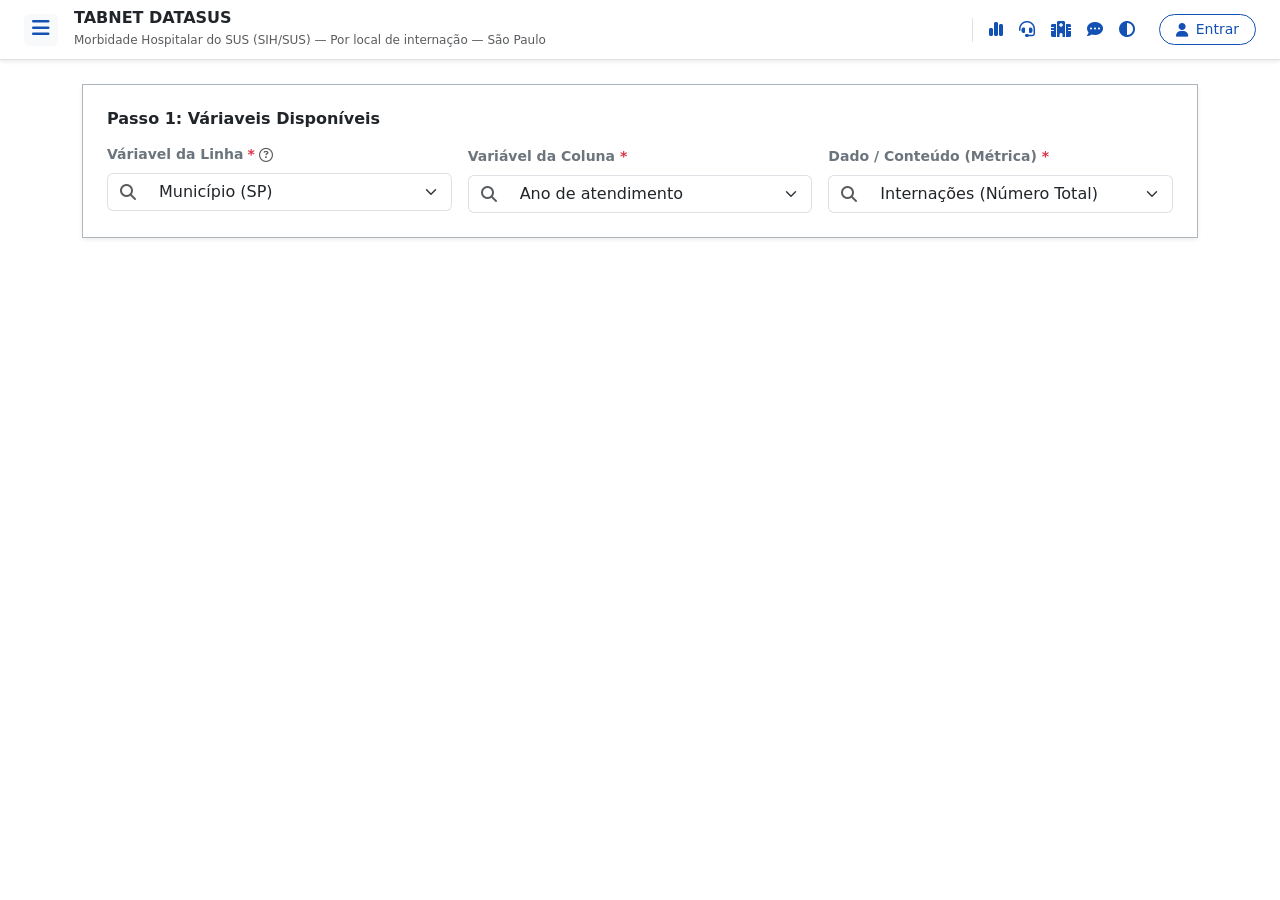
==== 4 - Semestre/TABNET/consulta.html @ 5c1ebfab "feat: adiciona card de query" ====
<!DOCTYPE html>
<html lang="pt-br">
<head>
    <meta charset="UTF-8">
    <meta name="viewport" content="width=device-width, initial-scale=1.0">
    <title>TABNET DATASUS - Filtros e Consulta</title>
    <!-- 1. Bootstrap 5 -->
    <link href="https://cdn.jsdelivr.net/npm/bootstrap@5.3.3/dist/css/bootstrap.min.css" rel="stylesheet">
    <!-- 2. Font Awesome 6 (mesmos ícones da tela de login) -->
    <link rel="stylesheet" href="https://cdnjs.cloudflare.com/ajax/libs/font-awesome/6.5.2/css/all.min.css">
    <!-- 3. Fonte Rawline Oficial -->
    <link rel="stylesheet" href="https://cdngovbr-ds.estaleiro.serpro.gov.br/design-system/fonts/rawline/css/rawline.css">
    <!-- 4. Nosso CSS -->
    <link rel="stylesheet" href="css/style.css">
</head>
<body class="bg-white">

    <!-- NAVBAR SUPERIOR DO DATASUS -->
    <header class="bg-white border-bottom shadow-sm">
        <div class="container-fluid px-4 py-2 d-flex justify-content-between align-items-center">

            <!-- Lado Esquerdo: Botão Menu + Títulos -->
            <div class="d-flex align-items-center gap-3">
                <button class="btn btn-light border-0 px-2 py-1" type="button" aria-label="Abrir Menu">
                    <i class="fa-solid fa-bars fs-5" style="color: #1351B4;"></i>
                </button>
                <div>
                    <h1 class="h6 fw-bold mb-0 text-dark">TABNET DATASUS</h1>
                    <span class="text-muted" style="font-size: 0.75rem;">
                        Morbidade Hospitalar do SUS (SIH/SUS) — Por local de internação — São Paulo
                    </span>
                </div>
            </div>

            <!-- Lado Direito: Links de Acesso, Ícones de Utilidade e Perfil -->
            <div class="d-flex align-items-center gap-3">

                <!-- Ícone de Ação/Suporte -->
                <div class="d-flex align-items-center gap-3 border-start ps-3" style="color: #1351B4;">
                    <a href="#" class="text-decoration-none" title="Estatísticas" style="color: #1351B4;"><i class="fa-solid fa-chart-simple"></i></a>
                    <a href="#" class="text-decoration-none" title="Suporte" style="color: #1351B4;"><i class="fa-solid fa-headset"></i></a>
                    <a href="#" class="text-decoration-none" title="Unidades de Saúde" style="color: #1351B4;"><i class="fa-solid fa-hospital"></i></a>
                    <a href="#" class="text-decoration-none" title="Mensagens" style="color: #1351B4;"><i class="fa-solid fa-comment-dots"></i></a>
                    <a href="#" class="text-decoration-none" title="Alto Contraste" style="color: #1351B4;"><i class="fa-solid fa-circle-half-stroke"></i></a>
                </div>

                <!-- Botão de Login / Perfil -->
                <a href="login-gov.html" class="btn btn-outline-primary btn-sm rounded-pill px-3 ms-2 d-flex align-items-center gap-2"
                   style="color: #1351B4; border-color: #1351B4;">
                    <i class="fa-solid fa-user"></i>
                    <span class="fw-medium">Entrar</span>
                </a>
            </div>

        </div>
    </header>

    <!-- CONTEUDO PRINCIPAL (ÁREA DE CONSULTA) -->
     <main class="container my-4">

        <!-- PASSO 1: VÁRIÁVEIS DISPONÍVEIS -->
        <section class="card border border-dark-subtle rounded-0 p-4 mb-4 bg-white shadow-sm">

            <!-- Título do passo -->
            <h2 class="h6 fw-bold mb-3 text-dark">Passo 1: Váriaveis Disponíveis</h2>

            <!-- Grid de 3 colunas (Linha, Coluna e Métrica) -->
             <div class="row g-3">

                <!-- Coluna 1: Linha -->
                 <div class="col-12 col-md-4">
                    <label for="varLinha" class="form-label small fw-semibold text-secondary d-flex align-items-center gap-1">
                        Váriavel da Linha <span class="text-danger">*</span>
                        <i class="fa-regular fa-circle-question text-muted" title="Define o que aparecerá nas linhas da tabela"></i>
                    </label>
                    <div class="input-group">
                        <span class="input-group-text bg-white border-end-0 text-muted">
                            <i class="fa-solid fa-magnifying-glass"></i>
                        </span>
                        <select class="form-select border-start-0" id="varLinha">
                            <option selected>Município (SP)</option>
                            <option value="1">Região de Saúde (CIR)</option>
                            <option value="2">Macrorregião de Saúde</option>
                            <option value="3">Faixa Etária</option>
                            <option value="4">Sexo</option>
                        </select>
                    </div>
                 </div>
                
                 <!-- Coluna 2: Coluna -->
                 <div class="col-12 col-md-4">
                    <label for="varColuna" class="form-label small fw-semibold text-secondary">
                        Variável da Coluna <span class="text-danger">*</span>
                    </label>
                    <div class="input-group">
                        <span class="input-group-text bg-white border-end-0 text-muted">
                            <i class="fa-solid fa-magnifying-glass"></i>
                        </span>
                        <select class="form-select border-start-0" id="varColuna">
                            <option selected>Ano de atendimento</option>
                            <option value="1">Mês de atendimento</option>
                            <option value="2">Faixa Etária</option>
                            <option value="3">Sexo</option>
                            <option value="4">Não ativa</option>
                        </select>
                    </div>
                 </div>
                 
                 <!-- Coluna 3: Métrica / Dado -->
                <div class="col-12 col-md-4">
                    <label for="varMetrica" class="form-label small fw-semibold text-secondary">
                        Dado / Conteúdo (Métrica) <span class="text-danger">*</span>
                    </label>
                    <div class="input-group">
                        <span class="input-group-text bg-white border-end-0 text-muted">
                            <i class="fa-solid fa-magnifying-glass"></i>
                        </span>
                        <select class="form-select border-start-0" id="varMetrica">
                            <option selected>Internações (Número Total)</option>
                            <option value="1">AIH pagas</option>
                            <option value="2">Valor total (R$)</option>
                            <option value="3">Média de permanência (dias)</option>
                            <option value="4">Óbitos</option>
                            <option value="5">Taxa de mortalidade</option>
                        </select>
                    </div>
                </div>
             </div>




        </section>
     </main>

</body>
</html>
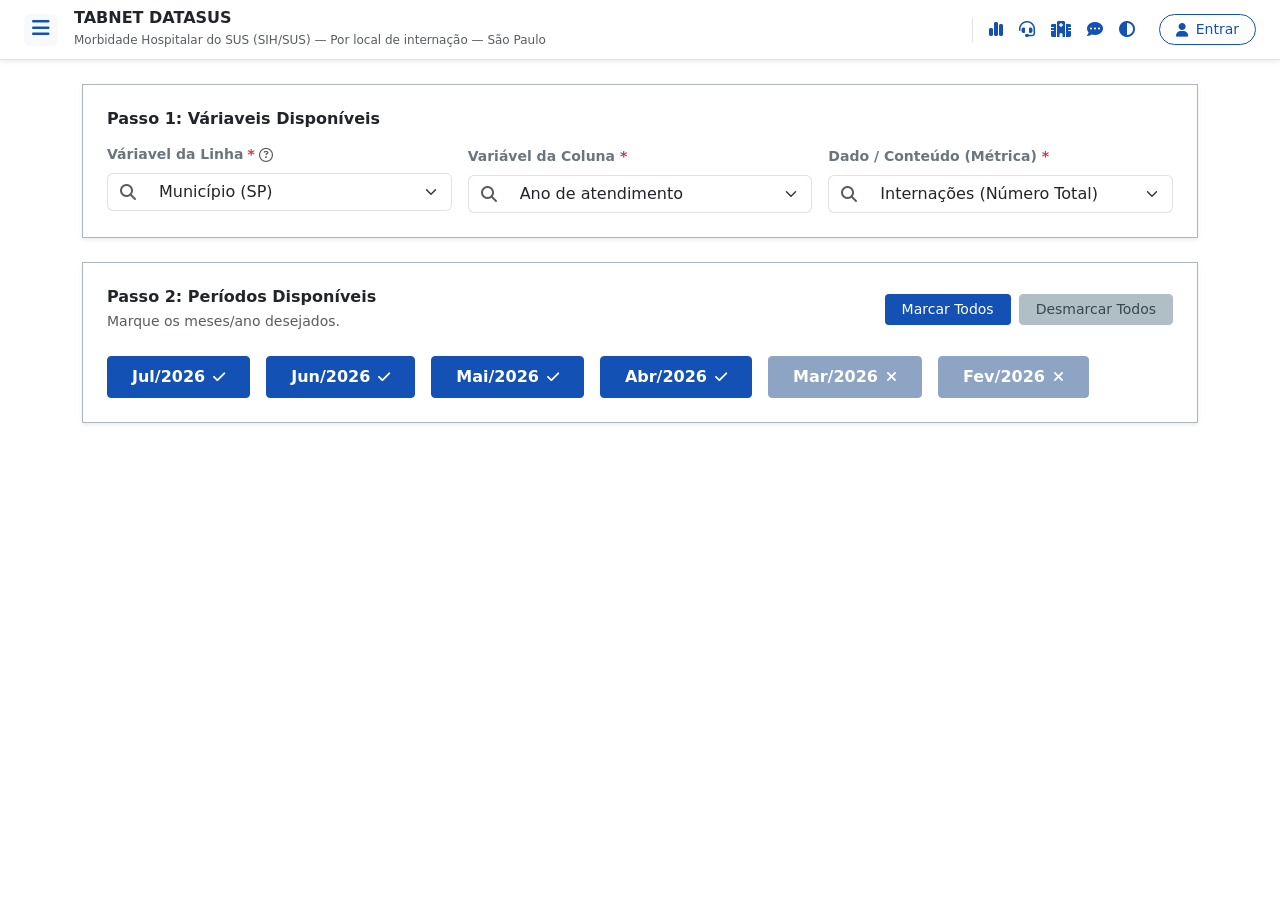
==== commit 26ac963a: "feat: adiciona outro card com filtros mensais" ====
--- a/4 - Semestre/TABNET/consulta.html
+++ b/4 - Semestre/TABNET/consulta.html
@@ -105,7 +105,7 @@
                         </select>
                     </div>
                  </div>
-                 
+
                  <!-- Coluna 3: Métrica / Dado -->
                 <div class="col-12 col-md-4">
                     <label for="varMetrica" class="form-label small fw-semibold text-secondary">
@@ -127,10 +127,63 @@
                 </div>
              </div>
 
+        </section>
+        <!-- PASSO 2: PERÍODOS DISPONÍVEIS -->
+         <section class="card border border-dark-subtle rounded-0 p-4 mb-4 bg-white shadow-sm">
+
+            <!-- Cabeçalho do Passo 2: Título à esquerda , Ação Rápidas à direita -->
+             <div class="d-flex flex-column flex-md-row justify-content-between align-items-start align-items-md-center mb-3 gap-2">
+                <div>
+                    <h2 class="h6 fw-bold mb-1 text-dark">Passo 2: Períodos Disponíveis</h2>
+                    <p class="text-muted small mb-0">Marque os meses/ano desejados.</p>
+                </div>
+
+                <!-- Botões de Ação Rápida -->
+                 <div class="d-flex gap-2">
+                    <button type="button" class="btn btn-sm text-white fw-medium px-3 rounded-1" style="background-color: #1351B4;">
+                        Marcar Todos
+                    </button>
+                    <button type="button" class="btn btn-sm btn-secondary fw-medium px-3 rounded-1" style="background-color: #b0bec5; border-color: #b0bec5; color: #37474f;">
+                        Desmarcar Todos
+                    </button>
+                 </div>
+             </div>
+
+             <!-- Lista de Chips / Botões de Período -->
+            <div class="d-flex flex-wrap gap-3 pt-2">
+                
+                <!-- Meses Selecionados (Azul com Check) -->
+                <button type="button" class="btn text-white fw-semibold px-4 py-2 rounded-1 d-flex align-items-center gap-2" style="background-color: #1351B4; border-color: #1351B4;">
+                    <span>Jul/2026</span>
+                    <i class="fa-solid fa-check small"></i>
+                </button>
+                <button type="button" class="btn text-white fw-semibold px-4 py-2 rounded-1 d-flex align-items-center gap-2" style="background-color: #1351B4; border-color: #1351B4;">
+                    <span>Jun/2026</span>
+                    <i class="fa-solid fa-check small"></i>
+                </button>
+                <button type="button" class="btn text-white fw-semibold px-4 py-2 rounded-1 d-flex align-items-center gap-2" style="background-color: #1351B4; border-color: #1351B4;">
+                    <span>Mai/2026</span>
+                    <i class="fa-solid fa-check small"></i>
+                </button>
+                <button type="button" class="btn text-white fw-semibold px-4 py-2 rounded-1 d-flex align-items-center gap-2" style="background-color: #1351B4; border-color: #1351B4;">
+                    <span>Abr/2026</span>
+                    <i class="fa-solid fa-check small"></i>
+                </button>
+                <!-- Meses Desmarcados (Muted com X) -->
+                <button type="button" class="btn fw-semibold px-4 py-2 rounded-1 d-flex align-items-center gap-2 text-white" style="background-color: #8da4c4; border-color: #8da4c4;">
+                    <span>Mar/2026</span>
+                    <i class="fa-solid fa-xmark small"></i>
+                </button>
+                <button type="button" class="btn fw-semibold px-4 py-2 rounded-1 d-flex align-items-center gap-2 text-white" style="background-color: #8da4c4; border-color: #8da4c4;">
+                    <span>Fev/2026</span>
+                    <i class="fa-solid fa-xmark small"></i>
+                </button>
+            </div>
+        </section>
+
+         
 
 
-
-        </section>
      </main>
 
 </body>
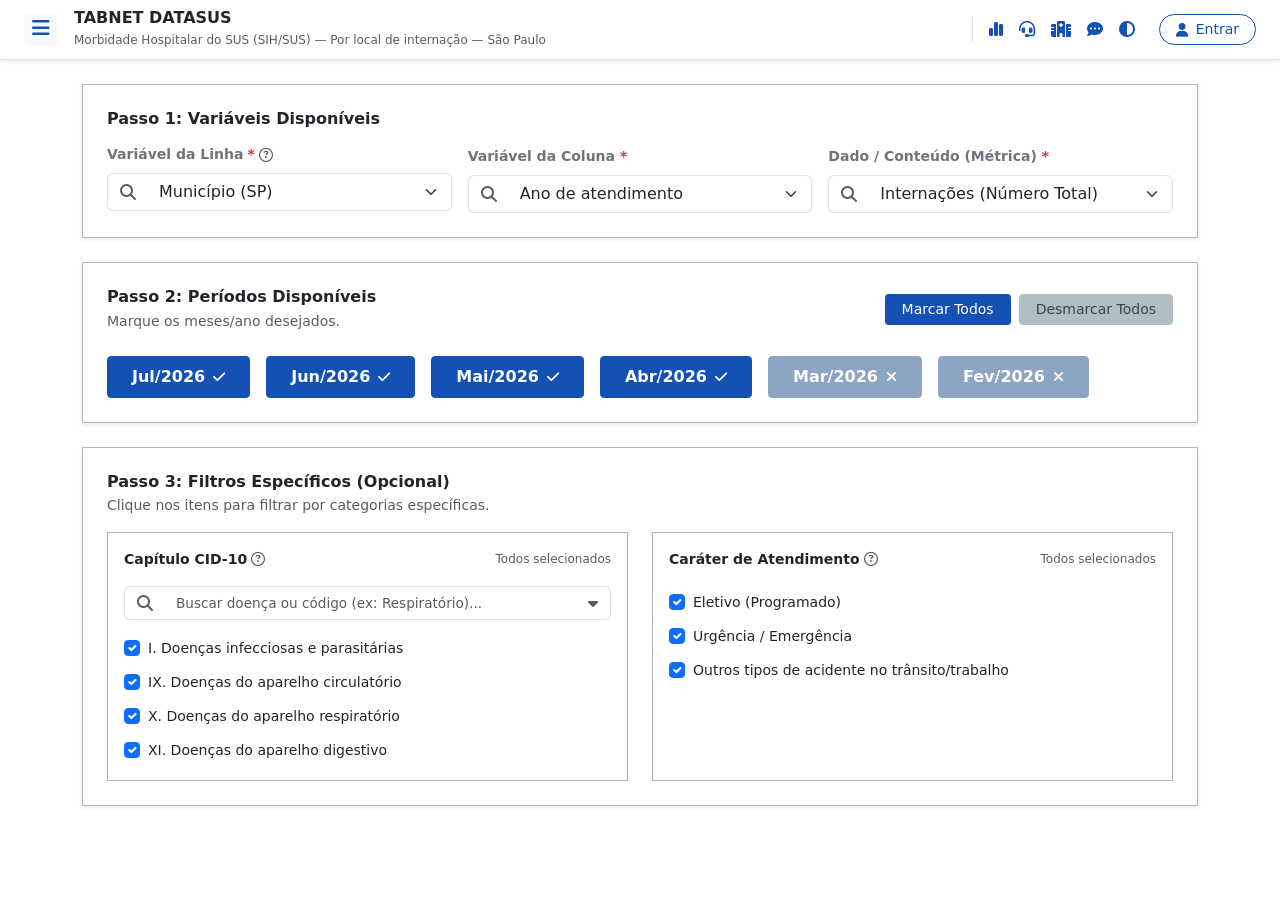
==== commit 15e64b20: "feat: adiciona ultimo card de filtros especificos" ====
--- a/4 - Semestre/TABNET/consulta.html
+++ b/4 - Semestre/TABNET/consulta.html
@@ -34,7 +34,6 @@
 
             <!-- Lado Direito: Links de Acesso, Ícones de Utilidade e Perfil -->
             <div class="d-flex align-items-center gap-3">
-
                 <!-- Ícone de Ação/Suporte -->
                 <div class="d-flex align-items-center gap-3 border-start ps-3" style="color: #1351B4;">
                     <a href="#" class="text-decoration-none" title="Estatísticas" style="color: #1351B4;"><i class="fa-solid fa-chart-simple"></i></a>
@@ -55,22 +54,22 @@
         </div>
     </header>
 
-    <!-- CONTEUDO PRINCIPAL (ÁREA DE CONSULTA) -->
-     <main class="container my-4">
-
-        <!-- PASSO 1: VÁRIÁVEIS DISPONÍVEIS -->
+    <!-- CONTEÚDO PRINCIPAL (ÁREA DE CONSULTA) -->
+    <main class="container my-4">
+
+        <!-- PASSO 1: VARIÁVEIS DISPONÍVEIS -->
         <section class="card border border-dark-subtle rounded-0 p-4 mb-4 bg-white shadow-sm">
 
             <!-- Título do passo -->
-            <h2 class="h6 fw-bold mb-3 text-dark">Passo 1: Váriaveis Disponíveis</h2>
+            <h2 class="h6 fw-bold mb-3 text-dark">Passo 1: Variáveis Disponíveis</h2>
 
             <!-- Grid de 3 colunas (Linha, Coluna e Métrica) -->
-             <div class="row g-3">
+            <div class="row g-3">
 
                 <!-- Coluna 1: Linha -->
-                 <div class="col-12 col-md-4">
+                <div class="col-12 col-md-4">
                     <label for="varLinha" class="form-label small fw-semibold text-secondary d-flex align-items-center gap-1">
-                        Váriavel da Linha <span class="text-danger">*</span>
+                        Variável da Linha <span class="text-danger">*</span>
                         <i class="fa-regular fa-circle-question text-muted" title="Define o que aparecerá nas linhas da tabela"></i>
                     </label>
                     <div class="input-group">
@@ -85,10 +84,10 @@
                             <option value="4">Sexo</option>
                         </select>
                     </div>
-                 </div>
+                </div>
                 
-                 <!-- Coluna 2: Coluna -->
-                 <div class="col-12 col-md-4">
+                <!-- Coluna 2: Coluna -->
+                <div class="col-12 col-md-4">
                     <label for="varColuna" class="form-label small fw-semibold text-secondary">
                         Variável da Coluna <span class="text-danger">*</span>
                     </label>
@@ -104,9 +103,9 @@
                             <option value="4">Não ativa</option>
                         </select>
                     </div>
-                 </div>
-
-                 <!-- Coluna 3: Métrica / Dado -->
+                </div>
+
+                <!-- Coluna 3: Métrica / Dado -->
                 <div class="col-12 col-md-4">
                     <label for="varMetrica" class="form-label small fw-semibold text-secondary">
                         Dado / Conteúdo (Métrica) <span class="text-danger">*</span>
@@ -125,33 +124,33 @@
                         </select>
                     </div>
                 </div>
-             </div>
-
+
+            </div>
         </section>
+
         <!-- PASSO 2: PERÍODOS DISPONÍVEIS -->
-         <section class="card border border-dark-subtle rounded-0 p-4 mb-4 bg-white shadow-sm">
-
-            <!-- Cabeçalho do Passo 2: Título à esquerda , Ação Rápidas à direita -->
-             <div class="d-flex flex-column flex-md-row justify-content-between align-items-start align-items-md-center mb-3 gap-2">
+        <section class="card border border-dark-subtle rounded-0 p-4 mb-4 bg-white shadow-sm">
+
+            <!-- Cabeçalho do Passo 2: Título à esquerda, Ações Rápidas à direita -->
+            <div class="d-flex flex-column flex-md-row justify-content-between align-items-start align-items-md-center mb-3 gap-2">
                 <div>
                     <h2 class="h6 fw-bold mb-1 text-dark">Passo 2: Períodos Disponíveis</h2>
                     <p class="text-muted small mb-0">Marque os meses/ano desejados.</p>
                 </div>
 
                 <!-- Botões de Ação Rápida -->
-                 <div class="d-flex gap-2">
+                <div class="d-flex gap-2">
                     <button type="button" class="btn btn-sm text-white fw-medium px-3 rounded-1" style="background-color: #1351B4;">
                         Marcar Todos
                     </button>
                     <button type="button" class="btn btn-sm btn-secondary fw-medium px-3 rounded-1" style="background-color: #b0bec5; border-color: #b0bec5; color: #37474f;">
                         Desmarcar Todos
                     </button>
-                 </div>
-             </div>
-
-             <!-- Lista de Chips / Botões de Período -->
+                </div>
+            </div>
+
+            <!-- Lista de Chips / Botões de Período -->
             <div class="d-flex flex-wrap gap-3 pt-2">
-                
                 <!-- Meses Selecionados (Azul com Check) -->
                 <button type="button" class="btn text-white fw-semibold px-4 py-2 rounded-1 d-flex align-items-center gap-2" style="background-color: #1351B4; border-color: #1351B4;">
                     <span>Jul/2026</span>
@@ -169,6 +168,7 @@
                     <span>Abr/2026</span>
                     <i class="fa-solid fa-check small"></i>
                 </button>
+
                 <!-- Meses Desmarcados (Muted com X) -->
                 <button type="button" class="btn fw-semibold px-4 py-2 rounded-1 d-flex align-items-center gap-2 text-white" style="background-color: #8da4c4; border-color: #8da4c4;">
                     <span>Mar/2026</span>
@@ -181,10 +181,115 @@
             </div>
         </section>
 
-         
-
-
-     </main>
+        <!-- PASSO 3: FILTROS ESPECÍFICOS -->
+        <section class="card border border-dark-subtle rounded-0 p-4 mb-4 bg-white shadow-sm">
+            
+            <!-- Título do Passo 3 -->
+            <div class="mb-3">
+                <h2 class="h6 fw-bold mb-1 text-dark">Passo 3: Filtros Específicos (Opcional)</h2>
+                <p class="text-muted small mb-0">Clique nos itens para filtrar por categorias específicas.</p>
+            </div>
+
+            <!-- Grid de 2 Sub-Painéis -->
+            <div class="row g-4">
+
+                <!-- Sub-Painel 1 (Esquerda): Capítulo CID-10 -->
+                <div class="col-12 col-lg-6">
+                    <div class="border border-dark-subtle p-3 h-100">
+
+                        <!-- Cabeçalho do Sub-painel -->
+                        <div class="d-flex justify-content-between align-items-center mb-3">
+                            <span class="small fw-bold text-dark d-flex align-items-center gap-1">
+                                Capítulo CID-10
+                                <i class="fa-regular fa-circle-question text-muted" title="Classificação Internacional de Doenças"></i>
+                            </span>
+                            <span class="text-muted" style="font-size: 0.75rem;">Todos selecionados</span>
+                        </div>
+
+                        <!-- Campo de Busca de Doenças -->
+                        <div class="input-group mb-3">
+                            <span class="input-group-text bg-white border-end-0 text-muted">
+                                <i class="fa-solid fa-magnifying-glass"></i>
+                            </span>
+                            <input type="text" class="form-control border-start-0 border-end-0" placeholder="Buscar doença ou código (ex: Respiratório)..." style="font-size: 0.85rem;">
+                            <span class="input-group-text bg-white border-start-0 text-muted">
+                                <i class="fa-solid fa-caret-down"></i>
+                            </span>
+                        </div>
+
+                        <!-- Lista de Checkboxes CID-10 -->
+                        <div class="d-flex flex-column gap-2">
+                            <div class="form-check">
+                                <input class="form-check-input" type="checkbox" id="cid1" checked style="accent-color: #1351B4;">
+                                <label class="form-check-label small text-dark" for="cid1">
+                                    I. Doenças infecciosas e parasitárias
+                                </label>
+                            </div>
+                            <div class="form-check">
+                                <input class="form-check-input" type="checkbox" id="cid2" checked style="accent-color: #1351B4;">
+                                <label class="form-check-label small text-dark" for="cid2">
+                                    IX. Doenças do aparelho circulatório
+                                </label>
+                            </div>
+                            <div class="form-check">
+                                <input class="form-check-input" type="checkbox" id="cid3" checked style="accent-color: #1351B4;">
+                                <label class="form-check-label small text-dark" for="cid3">
+                                    X. Doenças do aparelho respiratório
+                                </label>
+                            </div>
+                            <div class="form-check">
+                                <input class="form-check-input" type="checkbox" id="cid4" checked style="accent-color: #1351B4;">
+                                <label class="form-check-label small text-dark" for="cid4">
+                                    XI. Doenças do aparelho digestivo
+                                </label>
+                            </div>
+                        </div>
+
+                    </div>
+                </div>
+
+                <!-- Sub-Painel 2 (Direita): Caráter de Atendimento -->
+                <div class="col-12 col-lg-6">
+                    <div class="border border-dark-subtle p-3 h-100">
+                        
+                        <!-- Cabeçalho do Sub-Painel -->
+                        <div class="d-flex justify-content-between align-items-center mb-3">
+                            <span class="small fw-bold text-dark d-flex align-items-center gap-1">
+                                Caráter de Atendimento
+                                <i class="fa-regular fa-circle-question text-muted" title="Tipo de internação realizada"></i>
+                            </span>
+                            <span class="text-muted" style="font-size: 0.75rem;">Todos selecionados</span>
+                        </div>
+
+                        <!-- Lista de Checkboxes de Atendimento -->
+                        <div class="d-flex flex-column gap-2 pt-1">
+                            <div class="form-check">
+                                <input class="form-check-input" type="checkbox" id="atend1" checked style="accent-color: #1351B4;">
+                                <label class="form-check-label small text-dark" for="atend1">
+                                    Eletivo (Programado)
+                                </label>
+                            </div>
+                            <div class="form-check">
+                                <input class="form-check-input" type="checkbox" id="atend2" checked style="accent-color: #1351B4;">
+                                <label class="form-check-label small text-dark" for="atend2">
+                                    Urgência / Emergência
+                                </label>
+                            </div>
+                            <div class="form-check">
+                                <input class="form-check-input" type="checkbox" id="atend3" checked style="accent-color: #1351B4;">
+                                <label class="form-check-label small text-dark" for="atend3">
+                                    Outros tipos de acidente no trânsito/trabalho
+                                </label>
+                            </div>
+                        </div>
+
+                    </div>
+                </div>
+
+            </div>
+        </section>
+
+    </main>
 
 </body>
 </html>
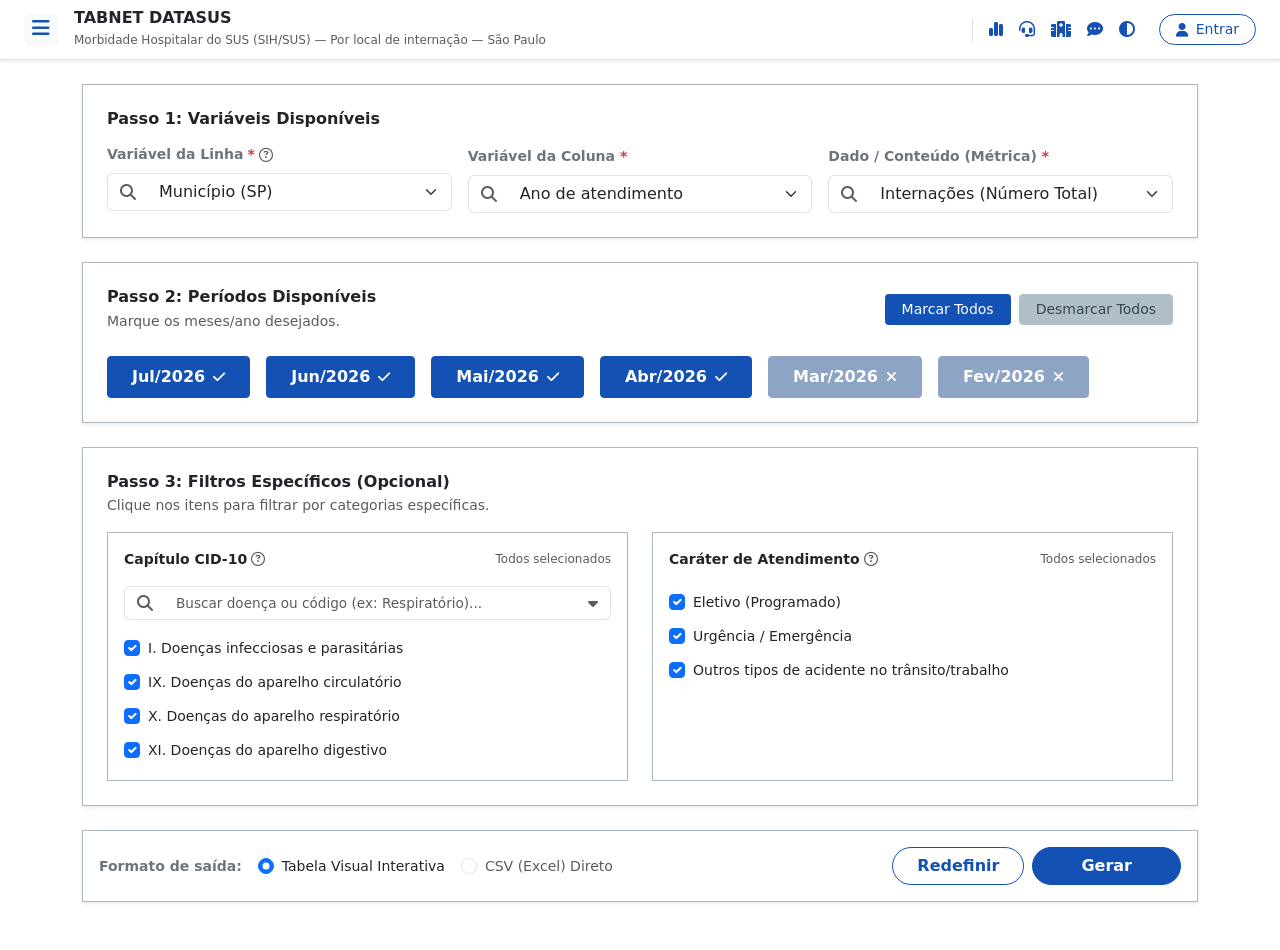
==== commit 6b0dfc9d: "feat: adiciona barra de ações com gerar outup" ====
--- a/4 - Semestre/TABNET/consulta.html
+++ b/4 - Semestre/TABNET/consulta.html
@@ -288,6 +288,44 @@
 
             </div>
         </section>
+        <!-- BARRA DE AÇÕES (FORMATO DE SAÍDA E BOTÕES) -->
+         <section class="card border border-dark-subtle rounded-0 p-3 mb-5 bg-white shadow-sm">
+            <div class="d-flex flex-column flex-md-row justify-content-between align-items-center gap-3">
+
+                <!-- Lado Esquerdo: Formato de Saída (Radio Buttons) -->
+                 <div class="d-flex flex-wrap align-items-center gap-3">
+                    <span class="small fw-semibold text-secondary">Formato de saída:</span>
+
+                    <div class="form-check mb-0">
+                        <input class="form-check-input" type="radio" name="formatoSaida"
+                         id="formatoTabela" checked style="accent-color: #1351B4;">
+                        <label class="form-check-label small text-dark fw-medium" for="formatoTabela">Tabela Visual Interativa</label>
+                    </div>
+
+                    <div class="form-check mb-0">
+                        <input class="form-check-input" type="radio" name="formatoSaida" id="formatoCsv" style="accent-color: #1351B4;">
+                        <label class="form-check-label small text-muted" for="formatoCsv">
+                            CSV (Excel) Direto
+                        </label>
+                    </div>
+                 </div>
+
+                 <!-- Lado Direito: Botões Redefinir e Gerar -->
+                <div class="d-flex gap-2">
+                    <button type="reset" class="btn btn-outline-primary rounded-pill px-4 fw-semibold" 
+                            style="color: #1351B4; border-color: #1351B4;">
+                        Redefinir
+                    </button>
+                    
+                    <a href="#" class="btn text-white rounded-pill px-5 fw-semibold d-flex align-items-center justify-content-center" 
+                       style="background-color: #1351B4; border-color: #1351B4;">
+                        Gerar
+                    </a>
+                </div>
+
+            </div>
+            
+         </section>
 
     </main>
 
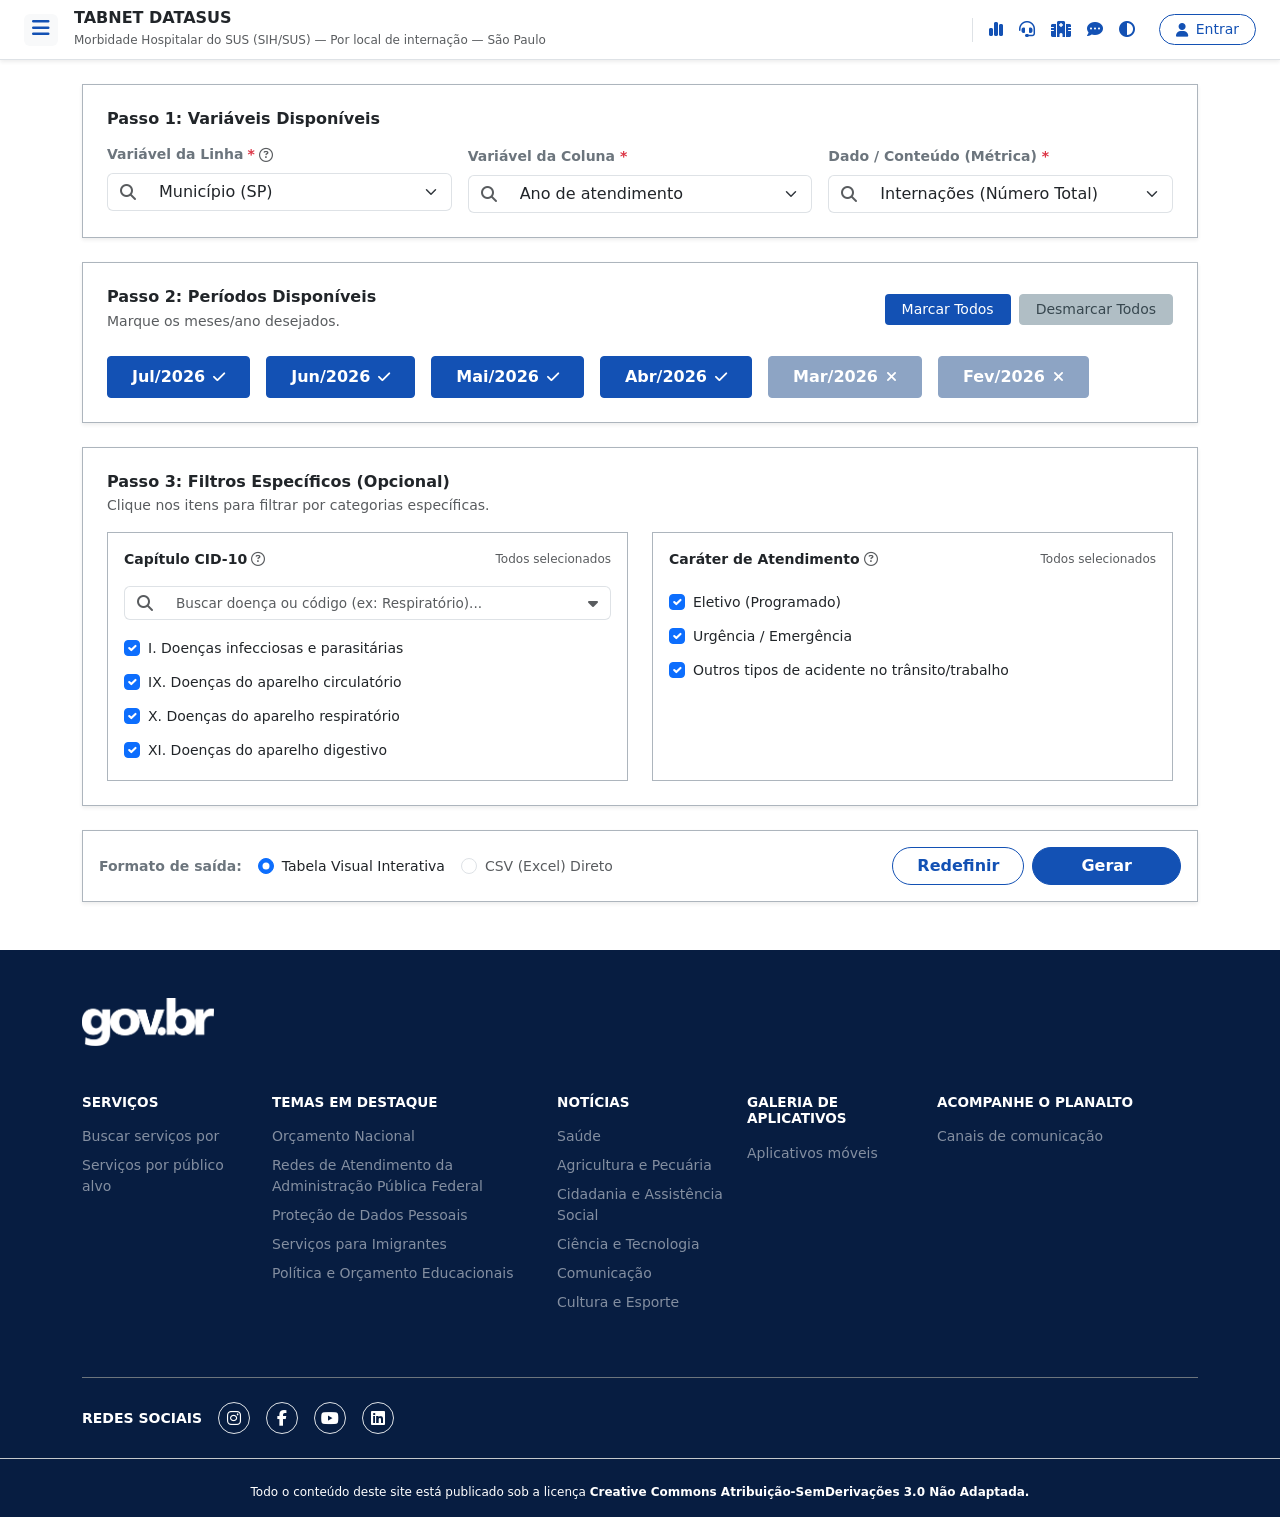
==== commit f69b0ff5: "feat: adicionar rodape oficial do gov.br e ajustar icones de redes sociais" ====
--- a/4 - Semestre/TABNET/consulta.html
+++ b/4 - Semestre/TABNET/consulta.html
@@ -329,5 +329,90 @@
 
     </main>
 
+    <!-- RODAPÉ OFICIAL GOV.BR -->
+    <footer style="background-color: #071d41;" class="text-white pt-5 pb-3">
+        <div class="container">
+            
+            <!-- Logo / Identificador superior do rodapé -->
+            <div class="mb-5">
+                <a href="https://www.gov.br" class="d-inline-block text-decoration-none" target="_blank" rel="noopener">
+                    <img src="assets/logo-white-gov.png" alt="gov.br" style="height: 48px; width: auto;">
+                </a>
+            </div>
+
+            <!-- Grid de Categorias de Links -->
+            <div class="row g-4 small mb-5">
+                <!-- Coluna 1: Serviços -->
+                <div class="col-6 col-md-4 col-lg-2">
+                    <h6 class="fw-bold text-uppercase mb-3 text-white" style="font-size: 0.85rem;">SERVIÇOS</h6>
+                    <ul class="list-unstyled d-flex flex-column gap-2 text-white-50">
+                        <li><a href="#" class="text-decoration-none text-white-50">Buscar serviços por</a></li>
+                        <li><a href="#" class="text-decoration-none text-white-50">Serviços por público alvo</a></li>
+                    </ul>
+                </div>
+
+                <!-- Coluna 2: Temas em Destaque -->
+                <div class="col-6 col-md-4 col-lg-3">
+                    <h6 class="fw-bold text-uppercase mb-3 text-white" style="font-size: 0.85rem;">TEMAS EM DESTAQUE</h6>
+                    <ul class="list-unstyled d-flex flex-column gap-2 text-white-50">
+                        <li><a href="#" class="text-decoration-none text-white-50">Orçamento Nacional</a></li>
+                        <li><a href="#" class="text-decoration-none text-white-50">Redes de Atendimento da Administração Pública Federal</a></li>
+                        <li><a href="#" class="text-decoration-none text-white-50">Proteção de Dados Pessoais</a></li>
+                        <li><a href="#" class="text-decoration-none text-white-50">Serviços para Imigrantes</a></li>
+                        <li><a href="#" class="text-decoration-none text-white-50">Política e Orçamento Educacionais</a></li>
+                    </ul>
+                </div>
+
+                <!-- Coluna 3: Notícias -->
+                <div class="col-6 col-md-4 col-lg-2">
+                    <h6 class="fw-bold text-uppercase mb-3 text-white" style="font-size: 0.85rem;">NOTÍCIAS</h6>
+                    <ul class="list-unstyled d-flex flex-column gap-2 text-white-50">
+                        <li><a href="#" class="text-decoration-none text-white-50">Saúde</a></li>
+                        <li><a href="#" class="text-decoration-none text-white-50">Agricultura e Pecuária</a></li>
+                        <li><a href="#" class="text-decoration-none text-white-50">Cidadania e Assistência Social</a></li>
+                        <li><a href="#" class="text-decoration-none text-white-50">Ciência e Tecnologia</a></li>
+                        <li><a href="#" class="text-decoration-none text-white-50">Comunicação</a></li>
+                        <li><a href="#" class="text-decoration-none text-white-50">Cultura e Esporte</a></li>
+                    </ul>
+                </div>
+
+                <!-- Coluna 4: Galeria de Aplicativos -->
+                <div class="col-6 col-md-4 col-lg-2">
+                    <h6 class="fw-bold text-uppercase mb-3 text-white" style="font-size: 0.85rem;">GALERIA DE APLICATIVOS</h6>
+                    <ul class="list-unstyled d-flex flex-column gap-2 text-white-50">
+                        <li><a href="#" class="text-decoration-none text-white-50">Aplicativos móveis</a></li>
+                    </ul>
+                </div>
+
+                <!-- Coluna 5: Acompanhe o Planalto -->
+                <div class="col-6 col-md-4 col-lg-3">
+                    <h6 class="fw-bold text-uppercase mb-3 text-white" style="font-size: 0.85rem;">ACOMPANHE O PLANALTO</h6>
+                    <ul class="list-unstyled d-flex flex-column gap-2 text-white-50">
+                        <li><a href="#" class="text-decoration-none text-white-50">Canais de comunicação</a></li>
+                    </ul>
+                </div>
+            </div>
+
+            <!-- Linha Inferior: Redes Sociais e Selos -->
+            <div class="d-flex flex-column flex-md-row justify-content-between align-items-center pt-4 border-top border-secondary gap-3">
+                <div class="d-flex align-items-center gap-3">
+                    <span class="small fw-bold">REDES SOCIAIS</span>
+                    <a href="#" class="text-white text-decoration-none border rounded-circle d-flex align-items-center justify-content-center" style="width: 32px; height: 32px;"><i class="fa-brands fa-instagram"></i></a>
+                    <a href="#" class="text-white text-decoration-none border rounded-circle d-flex align-items-center justify-content-center" style="width: 32px; height: 32px;"><i class="fa-brands fa-facebook-f"></i></a>
+                    <a href="#" class="text-white text-decoration-none border rounded-circle d-flex align-items-center justify-content-center" style="width: 32px; height: 32px;"><i class="fa-brands fa-youtube"></i></a>
+                    <a href="#" class="text-white text-decoration-none border rounded-circle d-flex align-items-center justify-content-center" style="width: 32px; height: 32px;"><i class="fa-brands fa-linkedin"></i></a>
+                </div>
+
+                
+            </div>
+
+        </div>
+
+        <!-- Faixa de Licença de Uso -->
+        <div class="text-center pt-4 mt-4 border-top border-secondary-subtle small" style="font-size: 0.75rem;">
+            Todo o conteúdo deste site está publicado sob a licença <strong>Creative Commons Atribuição-SemDerivações 3.0 Não Adaptada.</strong>
+        </div>
+    </footer>
+
 </body>
 </html>
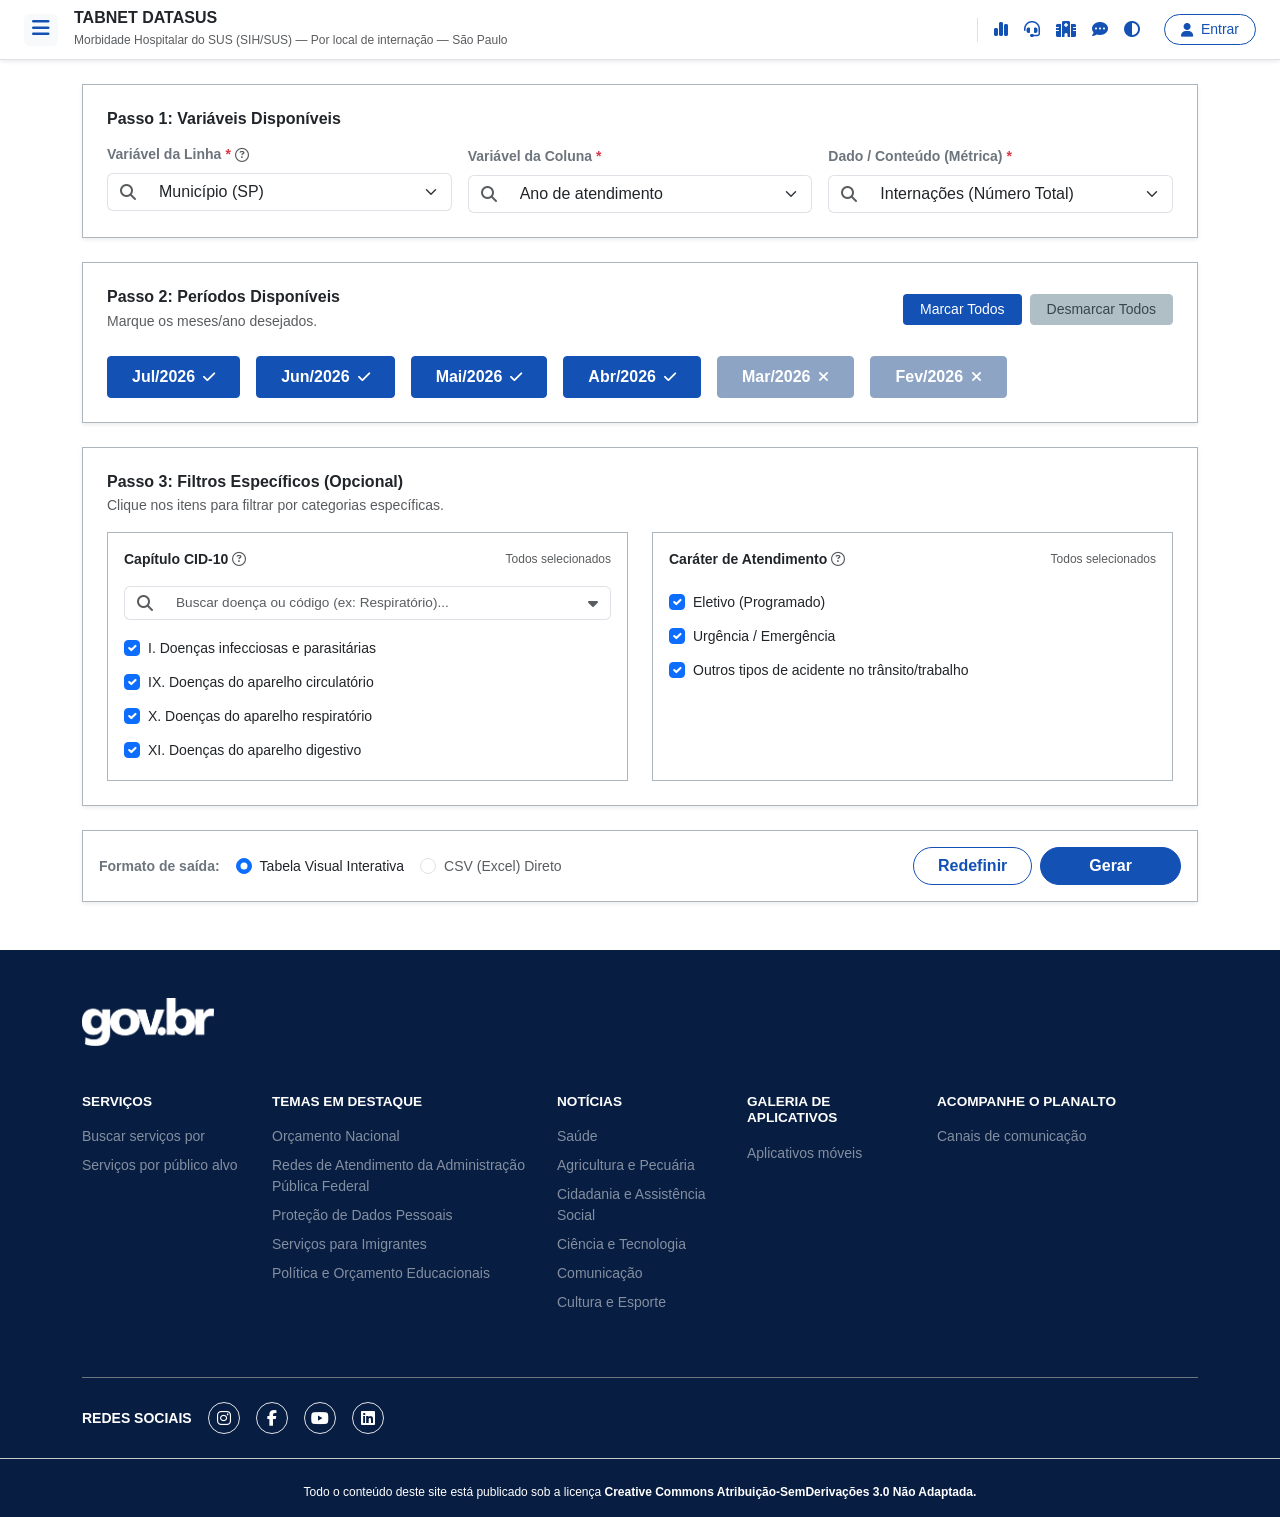
==== commit 9b0c35b1: "feat: implementar funcionalidade de alto contraste em todas as paginas" ====
--- a/4 - Semestre/TABNET/consulta.html
+++ b/4 - Semestre/TABNET/consulta.html
@@ -12,6 +12,11 @@
     <link rel="stylesheet" href="https://cdngovbr-ds.estaleiro.serpro.gov.br/design-system/fonts/rawline/css/rawline.css">
     <!-- 4. Nosso CSS -->
     <link rel="stylesheet" href="css/style.css">
+    <script>
+        if (localStorage.getItem('alto-contraste') === 'true') {
+            document.documentElement.classList.add('alto-contraste');
+        }
+    </script>
 </head>
 <body class="bg-white">
 
@@ -40,7 +45,7 @@
                     <a href="#" class="text-decoration-none" title="Suporte" style="color: #1351B4;"><i class="fa-solid fa-headset"></i></a>
                     <a href="#" class="text-decoration-none" title="Unidades de Saúde" style="color: #1351B4;"><i class="fa-solid fa-hospital"></i></a>
                     <a href="#" class="text-decoration-none" title="Mensagens" style="color: #1351B4;"><i class="fa-solid fa-comment-dots"></i></a>
-                    <a href="#" class="text-decoration-none" title="Alto Contraste" style="color: #1351B4;"><i class="fa-solid fa-circle-half-stroke"></i></a>
+                    <a href="#" id="btn-contraste" class="text-decoration-none" title="Alto Contraste" style="color: #1351B4;"><i class="fa-solid fa-circle-half-stroke"></i></a>
                 </div>
 
                 <!-- Botão de Login / Perfil -->
@@ -317,7 +322,7 @@
                         Redefinir
                     </button>
                     
-                    <a href="#" class="btn text-white rounded-pill px-5 fw-semibold d-flex align-items-center justify-content-center" 
+                    <a href="carregamento.html" class="btn text-white rounded-pill px-5 fw-semibold d-flex align-items-center justify-content-center" 
                        style="background-color: #1351B4; border-color: #1351B4;">
                         Gerar
                     </a>
@@ -414,5 +419,7 @@
         </div>
     </footer>
 
+    <!-- Controle de Alto Contraste -->
+    <script src="js/contraste.js"></script>
 </body>
 </html>
--- a/4 - Semestre/TABNET/css/style.css
+++ b/4 - Semestre/TABNET/css/style.css
@@ -0,0 +1,191 @@
+body, button, input, select, textarea {
+    font-family: "rawline", sans-serif;
+}
+
+/* Ao clicar/focar no input do CPF */
+#cpf:focus {
+    background-color: #fff3cd; 
+}
+
+/* ==========================================================================
+   MODO ALTO CONTRASTE (Padrão de Acessibilidade e-MAG / Gov.br)
+   ========================================================================== */
+
+html.alto-contraste,
+body.alto-contraste {
+    background-color: #000000 !important;
+    color: #ffffff !important;
+}
+
+/* Estruturas e containers */
+body.alto-contraste header,
+body.alto-contraste footer,
+body.alto-contraste main,
+body.alto-contraste .card,
+body.alto-contraste .bg-white,
+body.alto-contraste .bg-light,
+body.alto-contraste .table,
+body.alto-contraste .table-light,
+body.alto-contraste thead,
+body.alto-contraste tbody,
+body.alto-contraste tr,
+body.alto-contraste th,
+body.alto-contraste td,
+body.alto-contraste .input-group-text,
+body.alto-contraste .form-select,
+body.alto-contraste .form-control {
+    background-color: #000000 !important;
+    color: #ffffff !important;
+    border-color: #ffffff !important;
+    box-shadow: none !important;
+}
+
+/* Textos e títulos */
+body.alto-contraste h1,
+body.alto-contraste h2,
+body.alto-contraste h3,
+body.alto-contraste h4,
+body.alto-contraste h5,
+body.alto-contraste h6,
+body.alto-contraste p,
+body.alto-contraste span:not(.badge),
+body.alto-contraste label,
+body.alto-contraste .text-dark,
+body.alto-contraste .text-muted,
+body.alto-contraste .text-secondary,
+body.alto-contraste .text-white-50 {
+    color: #ffffff !important;
+}
+
+/* Links e destaques em amarelo */
+body.alto-contraste a {
+    color: #ffff00 !important;
+}
+
+body.alto-contraste a:hover {
+    color: #ffffff !important;
+    text-decoration: underline !important;
+}
+
+/* Ícones em amarelo de alto contraste */
+body.alto-contraste i,
+body.alto-contraste i[style] {
+    color: #ffff00 !important;
+}
+
+/* Botões */
+body.alto-contraste .btn,
+body.alto-contraste .btn-outline-primary,
+body.alto-contraste .btn-outline-secondary,
+body.alto-contraste .btn-secondary,
+body.alto-contraste .btn-light {
+    background-color: #000000 !important;
+    color: #ffff00 !important;
+    border: 2px solid #ffff00 !important;
+    box-shadow: none !important;
+}
+
+body.alto-contraste .btn:hover {
+    background-color: #ffff00 !important;
+    color: #000000 !important;
+    border-color: #ffff00 !important;
+}
+
+/* Botão de destaque primário */
+body.alto-contraste .btn-primary,
+body.alto-contraste button[type="submit"] {
+    background-color: #ffff00 !important;
+    color: #000000 !important;
+    border: 2px solid #ffff00 !important;
+    font-weight: bold !important;
+}
+
+body.alto-contraste .btn-primary:hover,
+body.alto-contraste button[type="submit"]:hover {
+    background-color: #ffffff !important;
+    color: #000000 !important;
+    border-color: #ffffff !important;
+}
+
+/* Badges */
+body.alto-contraste .badge {
+    background-color: #000000 !important;
+    border: 1px solid #ffff00 !important;
+    color: #ffff00 !important;
+}
+
+/* Checkboxes e Radios */
+body.alto-contraste .form-check-input {
+    background-color: #000000 !important;
+    border: 2px solid #ffffff !important;
+}
+
+body.alto-contraste .form-check-input:checked {
+    background-color: #ffff00 !important;
+    border-color: #ffff00 !important;
+}
+
+/* Linhas divisórias e bordas */
+body.alto-contraste hr,
+body.alto-contraste .border,
+body.alto-contraste .border-top,
+body.alto-contraste .border-bottom,
+body.alto-contraste .border-start,
+body.alto-contraste .border-end,
+body.alto-contraste .border-dark-subtle,
+body.alto-contraste .border-secondary {
+    border-color: #ffffff !important;
+    opacity: 1 !important;
+}
+
+/* Tabelas */
+body.alto-contraste .table-bordered th,
+body.alto-contraste .table-bordered td {
+    border: 1px solid #ffffff !important;
+}
+
+body.alto-contraste th[style*="background-color"],
+body.alto-contraste td[style*="background-color"] {
+    background-color: #1a1a1a !important;
+    color: #ffff00 !important;
+}
+
+/* Barras de progresso e SVG */
+body.alto-contraste .progress {
+    background-color: #000000 !important;
+    border: 1px solid #ffffff !important;
+}
+
+body.alto-contraste .progress-bar {
+    background-color: #ffff00 !important;
+}
+
+body.alto-contraste svg circle:first-child {
+    stroke: #333333 !important;
+}
+
+body.alto-contraste svg circle:last-child {
+    stroke: #ffff00 !important;
+}
+
+body.alto-contraste .position-relative span {
+    color: #ffff00 !important;
+}
+
+/* Paginação */
+body.alto-contraste .page-link {
+    background-color: #000000 !important;
+    color: #ffffff !important;
+    border-color: #ffffff !important;
+}
+
+body.alto-contraste .page-item.active .page-link {
+    background-color: #ffff00 !important;
+    color: #000000 !important;
+    border-color: #ffff00 !important;
+}
+
+/* Inversão da logo gov.br no header para ficar branca */
+body.alto-contraste .navbar-brand img {
+    filter: brightness(0) invert(1) !important;
+}
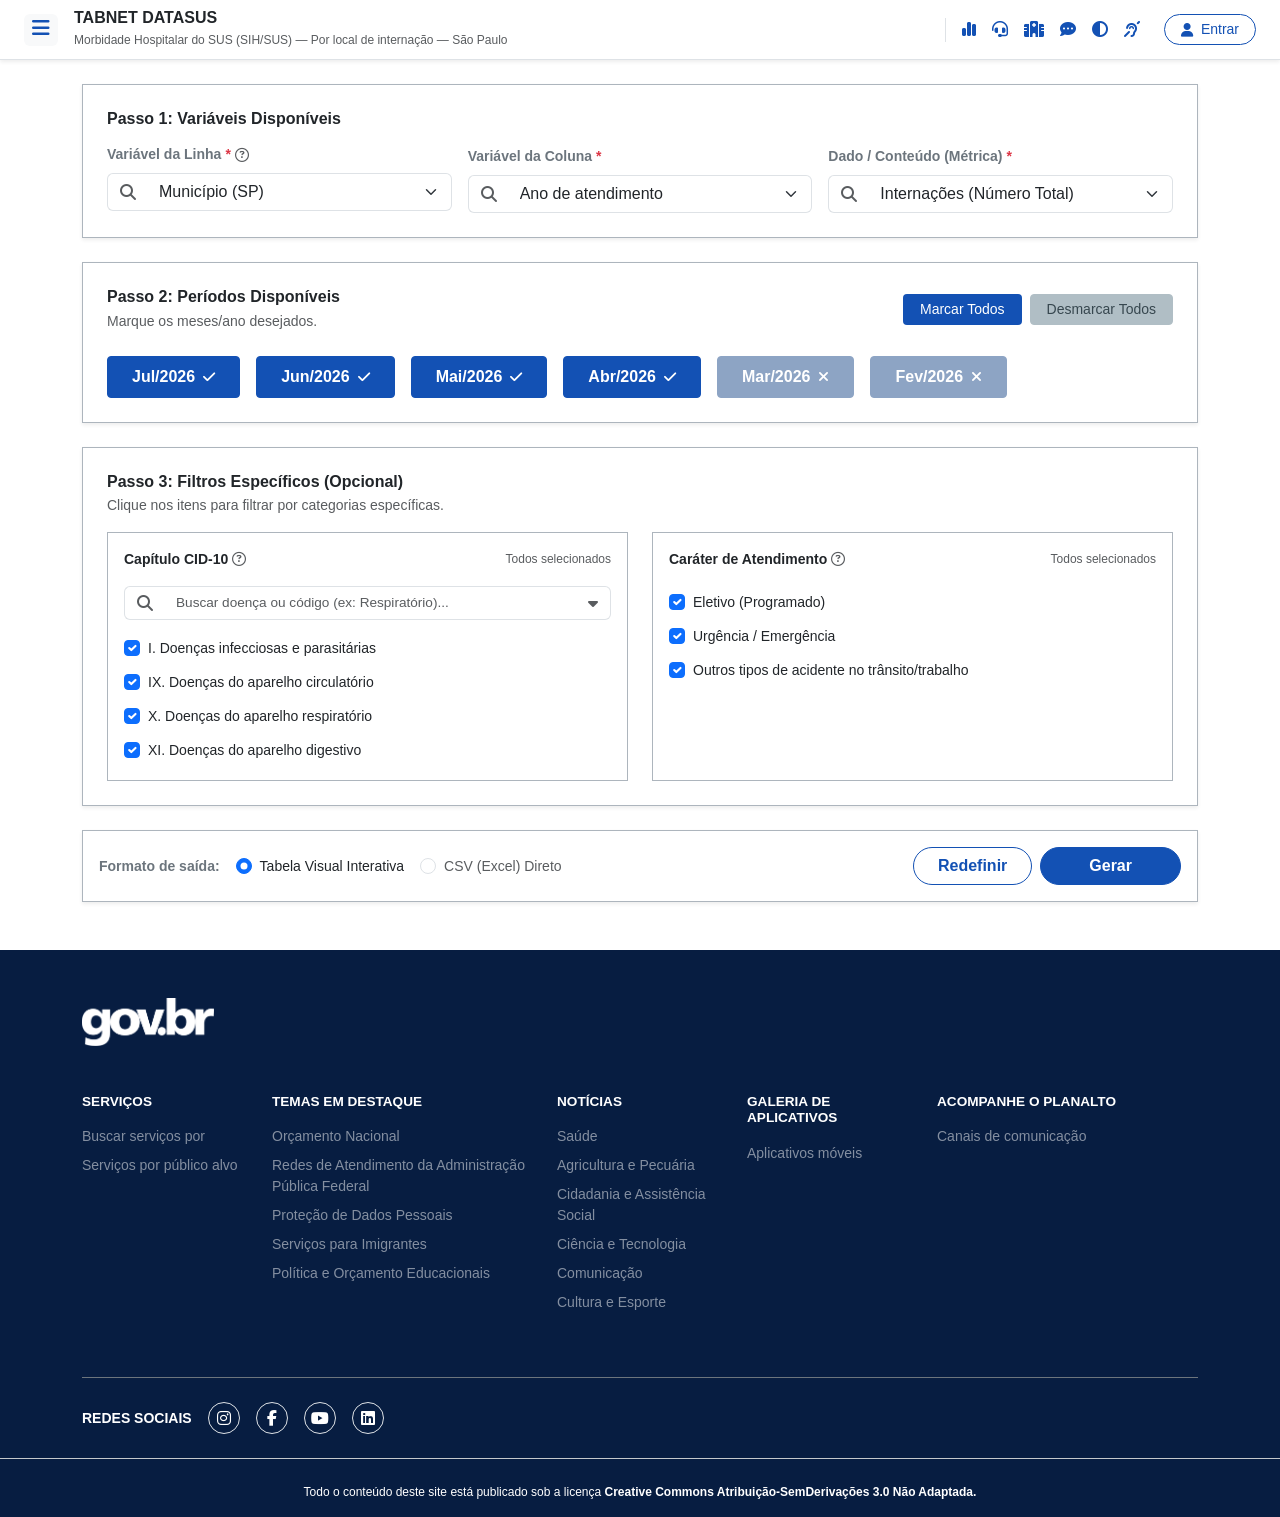
==== commit 6311c152: "feat: integrar widget oficial do VLibras em todas as paginas" ====
--- a/4 - Semestre/TABNET/consulta.html
+++ b/4 - Semestre/TABNET/consulta.html
@@ -46,6 +46,7 @@
                     <a href="#" class="text-decoration-none" title="Unidades de Saúde" style="color: #1351B4;"><i class="fa-solid fa-hospital"></i></a>
                     <a href="#" class="text-decoration-none" title="Mensagens" style="color: #1351B4;"><i class="fa-solid fa-comment-dots"></i></a>
                     <a href="#" id="btn-contraste" class="text-decoration-none" title="Alto Contraste" style="color: #1351B4;"><i class="fa-solid fa-circle-half-stroke"></i></a>
+                    <a href="#" id="btn-vlibras" class="text-decoration-none" title="VLibras" style="color: #1351B4;"><i class="fa-solid fa-ear-deaf"></i></a>
                 </div>
 
                 <!-- Botão de Login / Perfil -->
@@ -419,7 +420,19 @@
         </div>
     </footer>
 
-    <!-- Controle de Alto Contraste -->
+    <!-- Controle de Alto Contraste & VLibras -->
     <script src="js/contraste.js"></script>
+
+    <!-- Widget Oficial do VLibras -->
+    <div vw class="enabled">
+        <div vw-access-button class="active"></div>
+        <div vw-plugin-wrapper>
+            <div class="vw-plugin-top-wrapper"></div>
+        </div>
+    </div>
+    <script src="https://vlibras.gov.br/app/vlibras-plugin.js"></script>
+    <script>
+        new window.VLibras.Widget('https://vlibras.gov.br/app');
+    </script>
 </body>
 </html>
